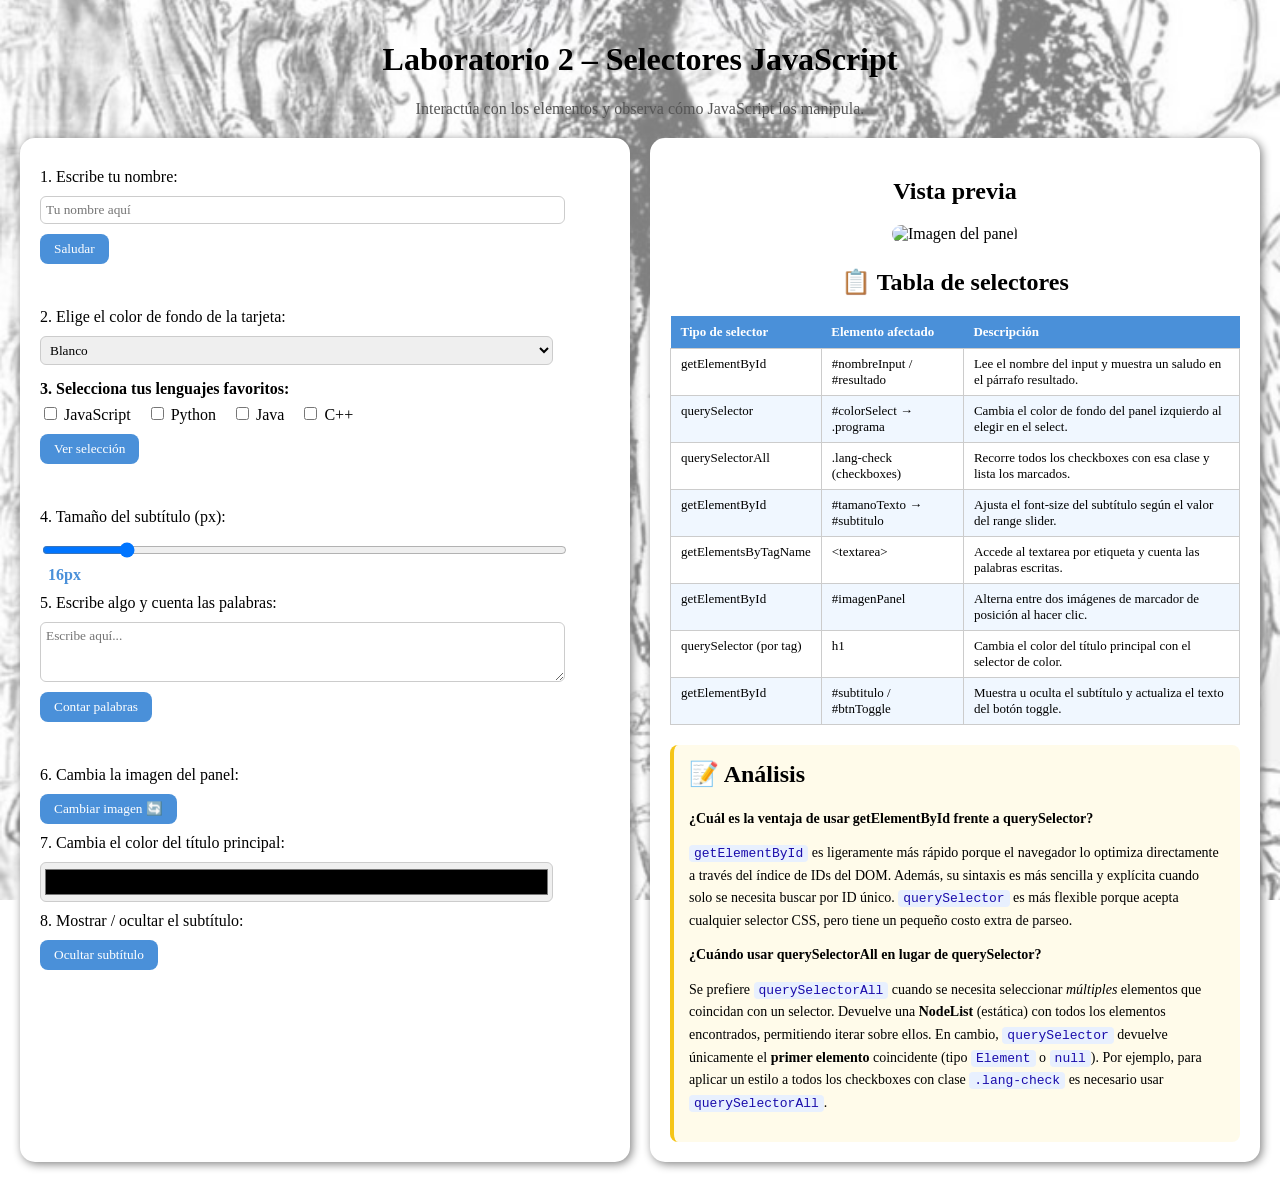
==== lab2.html @ 2d8285f0 "modified:   README.md 	new file:   fondo.jpg 	new file:   lab2.html 	new file:   script.js 	new file" ====
<!DOCTYPE html>
<html lang="es">
<head>
  <meta charset="UTF-8" />
  <meta name="viewport" content="width=device-width, initial-scale=1.0"/>
  <title>Laboratorio 2 – Selectores JavaScript</title>
  <link rel="stylesheet" href="styles.css" />
</head>
<body>

  <h1>Laboratorio 2 – Selectores JavaScript</h1>
  <p id="subtitulo">Interactúa con los elementos y observa cómo JavaScript los manipula.</p>

  <div class="contenedor">

    <!-- PANEL IZQUIERDO: Programa / ejercicios -->
    <div class="programa">

      <!-- 1. INPUT + BUTTON → getElementById -->
      <label for="nombreInput">1. Escribe tu nombre:</label>
      <input type="text" id="nombreInput" placeholder="Tu nombre aquí" />
      <button onclick="saludar()">Saludar</button>
      <p id="resultado"></p>

      <!-- 2. SELECT → querySelector -->
      <label for="colorSelect">2. Elige el color de fondo de la tarjeta:</label>
      <select id="colorSelect" onchange="cambiarColor()">
        <option value="white">Blanco</option>
        <option value="#ffe0f0">Rosa pastel</option>
        <option value="#d0f0ff">Azul cielo</option>
        <option value="#d4f7d4">Verde menta</option>
        <option value="#fff3cd">Amarillo suave</option>
      </select>

      <!-- 3. CHECKBOX → querySelectorAll -->
      <label style="margin-top:15px; font-weight:bold;">3. Selecciona tus lenguajes favoritos:</label>
      <div id="checkboxes">
        <label><input type="checkbox" class="lang-check" value="JavaScript" /> JavaScript</label>
        <label><input type="checkbox" class="lang-check" value="Python" /> Python</label>
        <label><input type="checkbox" class="lang-check" value="Java" /> Java</label>
        <label><input type="checkbox" class="lang-check" value="C++" /> C++</label>
      </div>
      <button onclick="mostrarLenguajes()">Ver selección</button>
      <p id="resultadoLenguajes"></p>

      <!-- 4. RANGE → getElementsByClassName -->
      <label for="tamanoTexto">4. Tamaño del subtítulo (px):</label>
      <input type="range" id="tamanoTexto" min="12" max="40" value="16"
             oninput="cambiarTamano(this.value)" />
      <span id="valorRange">16px</span>

      <!-- 5. TEXTAREA → getElementsByTagName -->
      <label for="miTexto">5. Escribe algo y cuenta las palabras:</label>
      <textarea id="miTexto" rows="3" placeholder="Escribe aquí..." style="width:90%;padding:5px;margin-top:10px;"></textarea>
      <button onclick="contarPalabras()">Contar palabras</button>
      <p id="resultadoConteo"></p>

      <!-- 6. BUTTON cambiar imagen → getElementById -->
      <label>6. Cambia la imagen del panel:</label>
      <button onclick="cambiarImagen()">Cambiar imagen 🔄</button>

      <!-- 7. INPUT color → querySelector con clase -->
      <label for="colorTitulo">7. Cambia el color del título principal:</label>
      <input type="color" id="colorTitulo" value="#000000" oninput="cambiarColorTitulo(this.value)" />

      <!-- 8. BUTTON ocultar/mostrar subtítulo → getElementById -->
      <label>8. Mostrar / ocultar el subtítulo:</label>
      <button id="btnToggle" onclick="toggleSubtitulo()">Ocultar subtítulo</button>

    </div><!-- fin .programa -->

    <!-- PANEL DERECHO: imagen y tabla resumen -->
    <div class="imagen">
      <h2>Vista previa</h2>
      <img id="imagenPanel" src="https://placehold.co/350x220/a8d8ea/ffffff?text=JavaScript+DOM" alt="Imagen del panel" />

      <h2 style="margin-top:25px;">📋 Tabla de selectores</h2>
      <table id="tablaSelectores">
        <thead>
          <tr>
            <th>Tipo de selector</th>
            <th>Elemento afectado</th>
            <th>Descripción</th>
          </tr>
        </thead>
        <tbody>
          <tr>
            <td>getElementById</td>
            <td>#nombreInput / #resultado</td>
            <td>Lee el nombre del input y muestra un saludo en el párrafo resultado.</td>
          </tr>
          <tr>
            <td>querySelector</td>
            <td>#colorSelect → .programa</td>
            <td>Cambia el color de fondo del panel izquierdo al elegir en el select.</td>
          </tr>
          <tr>
            <td>querySelectorAll</td>
            <td>.lang-check (checkboxes)</td>
            <td>Recorre todos los checkboxes con esa clase y lista los marcados.</td>
          </tr>
          <tr>
            <td>getElementById</td>
            <td>#tamanoTexto → #subtitulo</td>
            <td>Ajusta el font-size del subtítulo según el valor del range slider.</td>
          </tr>
          <tr>
            <td>getElementsByTagName</td>
            <td>&lt;textarea&gt;</td>
            <td>Accede al textarea por etiqueta y cuenta las palabras escritas.</td>
          </tr>
          <tr>
            <td>getElementById</td>
            <td>#imagenPanel</td>
            <td>Alterna entre dos imágenes de marcador de posición al hacer clic.</td>
          </tr>
          <tr>
            <td>querySelector (por tag)</td>
            <td>h1</td>
            <td>Cambia el color del título principal con el selector de color.</td>
          </tr>
          <tr>
            <td>getElementById</td>
            <td>#subtitulo / #btnToggle</td>
            <td>Muestra u oculta el subtítulo y actualiza el texto del botón toggle.</td>
          </tr>
        </tbody>
      </table>

      <!-- Sección de preguntas de análisis -->
      <div class="analisis">
        <h2>📝 Análisis</h2>
        <p><strong>¿Cuál es la ventaja de usar getElementById frente a querySelector?</strong></p>
        <p>
          <code>getElementById</code> es ligeramente más rápido porque el navegador lo optimiza
          directamente a través del índice de IDs del DOM. Además, su sintaxis es más sencilla y
          explícita cuando solo se necesita buscar por ID único. <code>querySelector</code> es más
          flexible porque acepta cualquier selector CSS, pero tiene un pequeño costo extra de
          parseo.
        </p>
        <p><strong>¿Cuándo usar querySelectorAll en lugar de querySelector?</strong></p>
        <p>
          Se prefiere <code>querySelectorAll</code> cuando se necesita seleccionar <em>múltiples</em>
          elementos que coincidan con un selector. Devuelve una <strong>NodeList</strong> (estática)
          con todos los elementos encontrados, permitiendo iterar sobre ellos. En cambio,
          <code>querySelector</code> devuelve únicamente el <strong>primer elemento</strong>
          coincidente (tipo <code>Element</code> o <code>null</code>). Por ejemplo, para aplicar un
          estilo a todos los checkboxes con clase <code>.lang-check</code> es necesario usar
          <code>querySelectorAll</code>.
        </p>
      </div>

    </div><!-- fin .imagen -->
  </div><!-- fin .contenedor -->

  <script src="script.js"></script>

</body>
</html>
---- styles.css ----
/* ── BASE: manteniendo tu estilo original ── */
body {
    font-family: "Comic Sans MS", cursive;
    margin: 0;
    padding: 20px;
    position: relative;
}

/* Fondo con imagen opaca */
body::before {
    content: "";
    position: fixed;
    top: 0;
    left: 0;
    width: 100%;
    height: 100%;
    background-image: url("fondo.jpg");
    background-size: cover;
    background-position: center;
    opacity: 0.5;
    z-index: -1;
}

label {
    display: block;
    margin-top: 10px;
}

h1 {
    text-align: center;
}

.contenedor {
    display: flex;
    gap: 20px;
    margin-top: 20px;
}

.programa, .imagen {
    width: 50%;
    background-color: white;
    padding: 20px;
    border-radius: 15px;
    box-shadow: 2px 2px 10px gray;
}

.imagen {
    text-align: center;
}

.imagen img {
    max-width: 100%;
    border-radius: 10px;
}

input[type="text"],
input[type="range"],
input[type="color"],
textarea,
select {
    display: block;
    padding: 5px;
    margin-top: 10px;
    width: 90%;
    font-family: "Comic Sans MS", cursive;
    border: 1px solid #ccc;
    border-radius: 6px;
}

input[type="color"] {
    height: 40px;
    cursor: pointer;
    padding: 2px;
}

input[type="range"] {
    cursor: pointer;
}

button {
    margin-top: 10px;
    padding: 7px 14px;
    cursor: pointer;
    font-family: "Comic Sans MS", cursive;
    background-color: #4a90d9;
    color: white;
    border: none;
    border-radius: 8px;
    transition: background-color 0.2s ease;
}

button:hover {
    background-color: #2c6fad;
}

#resultado,
#resultadoLenguajes,
#resultadoConteo {
    margin-top: 10px;
    font-weight: bold;
    color: #333;
    min-height: 18px;
}

#subtitulo {
    text-align: center;
    color: #555;
    font-size: 16px;
    margin-bottom: 0;
}

#valorRange {
    display: inline-block;
    margin-left: 8px;
    font-weight: bold;
    color: #4a90d9;
}

/* ── CHECKBOXES ── */
#checkboxes label {
    display: inline-block;
    margin-right: 12px;
    margin-top: 6px;
    font-weight: normal;
    cursor: pointer;
}

/* ── TABLA DE SELECTORES ── */
#tablaSelectores {
    width: 100%;
    border-collapse: collapse;
    margin-top: 10px;
    font-size: 13px;
    text-align: left;
}

#tablaSelectores th {
    background-color: #4a90d9;
    color: white;
    padding: 8px 10px;
}

#tablaSelectores td {
    border: 1px solid #ccc;
    padding: 7px 10px;
    vertical-align: top;
}

#tablaSelectores tr:nth-child(even) td {
    background-color: #f0f7ff;
}

#tablaSelectores tr:hover td {
    background-color: #ddeeff;
}

/* ── SECCIÓN ANÁLISIS ── */
.analisis {
    text-align: left;
    margin-top: 20px;
    padding: 15px;
    background-color: #fffbea;
    border-left: 4px solid #f5c518;
    border-radius: 8px;
}

.analisis h2 {
    margin-top: 0;
}

.analisis p {
    line-height: 1.6;
    font-size: 14px;
    margin: 6px 0 12px;
}

.analisis code {
    background-color: #e8f0fe;
    padding: 1px 5px;
    border-radius: 4px;
    font-family: "Courier New", monospace;
    font-size: 13px;
    color: #1a0dab;
}

/* ── RESPONSIVE ── */
@media (max-width: 768px) {
    .contenedor {
        flex-direction: column;
    }
    .programa, .imagen {
        width: 100%;
    }
}
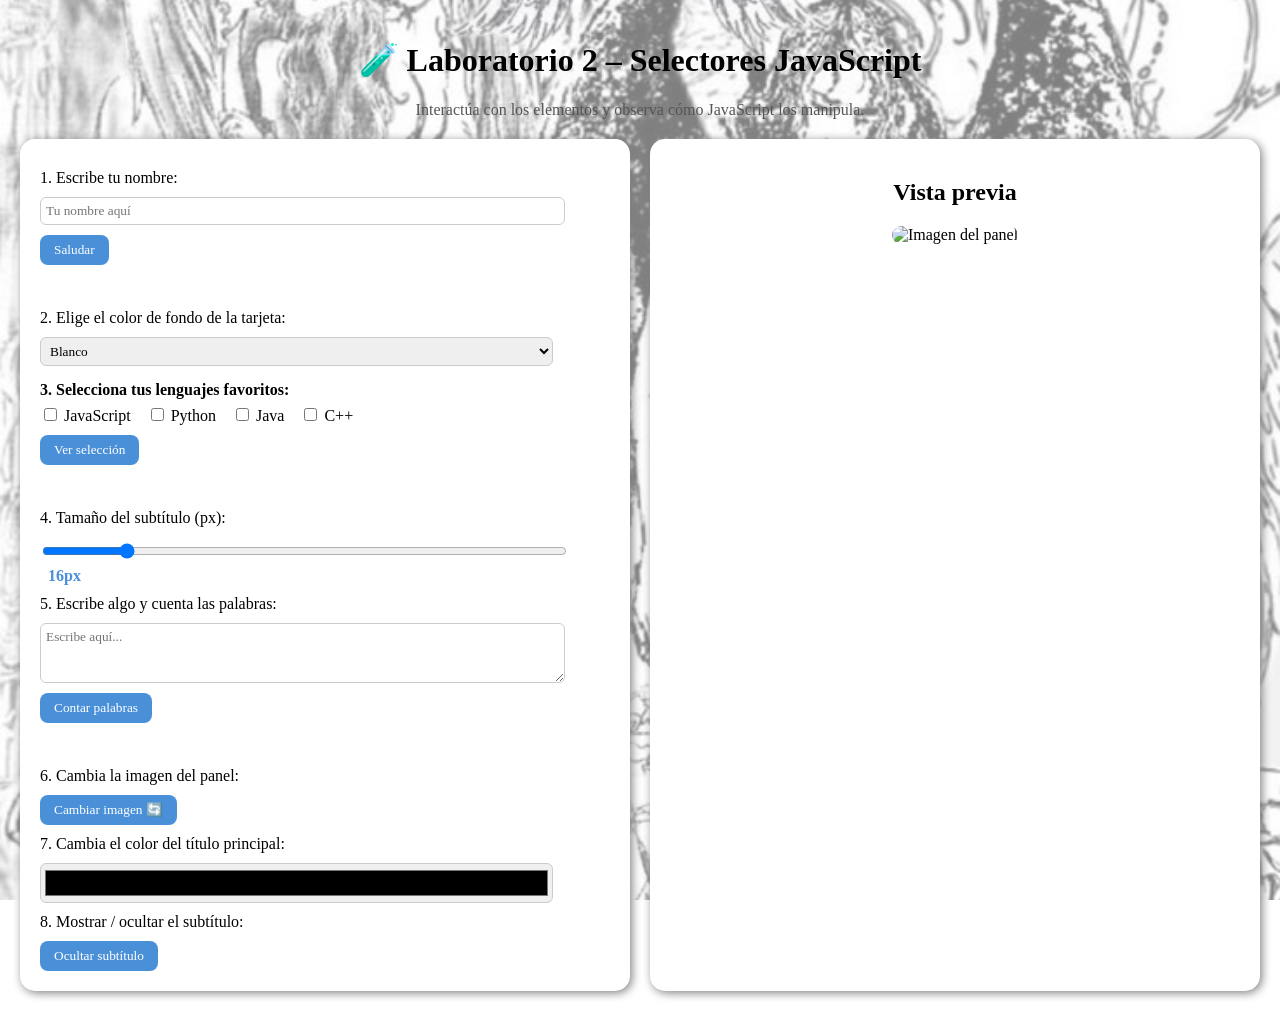
==== commit 9cce0b82: "modified:   lab2.html 	modified:   styles.css" ====
--- a/lab2.html
+++ b/lab2.html
@@ -8,7 +8,7 @@
 </head>
 <body>
 
-  <h1>Laboratorio 2 – Selectores JavaScript</h1>
+  <h1>🧪 Laboratorio 2 – Selectores JavaScript</h1>
   <p id="subtitulo">Interactúa con los elementos y observa cómo JavaScript los manipula.</p>
 
   <div class="contenedor">
@@ -74,82 +74,6 @@
       <h2>Vista previa</h2>
       <img id="imagenPanel" src="https://placehold.co/350x220/a8d8ea/ffffff?text=JavaScript+DOM" alt="Imagen del panel" />
 
-      <h2 style="margin-top:25px;">📋 Tabla de selectores</h2>
-      <table id="tablaSelectores">
-        <thead>
-          <tr>
-            <th>Tipo de selector</th>
-            <th>Elemento afectado</th>
-            <th>Descripción</th>
-          </tr>
-        </thead>
-        <tbody>
-          <tr>
-            <td>getElementById</td>
-            <td>#nombreInput / #resultado</td>
-            <td>Lee el nombre del input y muestra un saludo en el párrafo resultado.</td>
-          </tr>
-          <tr>
-            <td>querySelector</td>
-            <td>#colorSelect → .programa</td>
-            <td>Cambia el color de fondo del panel izquierdo al elegir en el select.</td>
-          </tr>
-          <tr>
-            <td>querySelectorAll</td>
-            <td>.lang-check (checkboxes)</td>
-            <td>Recorre todos los checkboxes con esa clase y lista los marcados.</td>
-          </tr>
-          <tr>
-            <td>getElementById</td>
-            <td>#tamanoTexto → #subtitulo</td>
-            <td>Ajusta el font-size del subtítulo según el valor del range slider.</td>
-          </tr>
-          <tr>
-            <td>getElementsByTagName</td>
-            <td>&lt;textarea&gt;</td>
-            <td>Accede al textarea por etiqueta y cuenta las palabras escritas.</td>
-          </tr>
-          <tr>
-            <td>getElementById</td>
-            <td>#imagenPanel</td>
-            <td>Alterna entre dos imágenes de marcador de posición al hacer clic.</td>
-          </tr>
-          <tr>
-            <td>querySelector (por tag)</td>
-            <td>h1</td>
-            <td>Cambia el color del título principal con el selector de color.</td>
-          </tr>
-          <tr>
-            <td>getElementById</td>
-            <td>#subtitulo / #btnToggle</td>
-            <td>Muestra u oculta el subtítulo y actualiza el texto del botón toggle.</td>
-          </tr>
-        </tbody>
-      </table>
-
-      <!-- Sección de preguntas de análisis -->
-      <div class="analisis">
-        <h2>📝 Análisis</h2>
-        <p><strong>¿Cuál es la ventaja de usar getElementById frente a querySelector?</strong></p>
-        <p>
-          <code>getElementById</code> es ligeramente más rápido porque el navegador lo optimiza
-          directamente a través del índice de IDs del DOM. Además, su sintaxis es más sencilla y
-          explícita cuando solo se necesita buscar por ID único. <code>querySelector</code> es más
-          flexible porque acepta cualquier selector CSS, pero tiene un pequeño costo extra de
-          parseo.
-        </p>
-        <p><strong>¿Cuándo usar querySelectorAll en lugar de querySelector?</strong></p>
-        <p>
-          Se prefiere <code>querySelectorAll</code> cuando se necesita seleccionar <em>múltiples</em>
-          elementos que coincidan con un selector. Devuelve una <strong>NodeList</strong> (estática)
-          con todos los elementos encontrados, permitiendo iterar sobre ellos. En cambio,
-          <code>querySelector</code> devuelve únicamente el <strong>primer elemento</strong>
-          coincidente (tipo <code>Element</code> o <code>null</code>). Por ejemplo, para aplicar un
-          estilo a todos los checkboxes con clase <code>.lang-check</code> es necesario usar
-          <code>querySelectorAll</code>.
-        </p>
-      </div>
-
     </div><!-- fin .imagen -->
   </div><!-- fin .contenedor -->
 
--- a/styles.css
+++ b/styles.css
@@ -1,4 +1,3 @@
-/* ── BASE: manteniendo tu estilo original ── */
 body {
     font-family: "Comic Sans MS", cursive;
     margin: 0;
@@ -6,7 +5,7 @@
     position: relative;
 }
 
-/* Fondo con imagen opaca */
+/* Fondo */
 body::before {
     content: "";
     position: fixed;
@@ -125,63 +124,6 @@
     cursor: pointer;
 }
 
-/* ── TABLA DE SELECTORES ── */
-#tablaSelectores {
-    width: 100%;
-    border-collapse: collapse;
-    margin-top: 10px;
-    font-size: 13px;
-    text-align: left;
-}
-
-#tablaSelectores th {
-    background-color: #4a90d9;
-    color: white;
-    padding: 8px 10px;
-}
-
-#tablaSelectores td {
-    border: 1px solid #ccc;
-    padding: 7px 10px;
-    vertical-align: top;
-}
-
-#tablaSelectores tr:nth-child(even) td {
-    background-color: #f0f7ff;
-}
-
-#tablaSelectores tr:hover td {
-    background-color: #ddeeff;
-}
-
-/* ── SECCIÓN ANÁLISIS ── */
-.analisis {
-    text-align: left;
-    margin-top: 20px;
-    padding: 15px;
-    background-color: #fffbea;
-    border-left: 4px solid #f5c518;
-    border-radius: 8px;
-}
-
-.analisis h2 {
-    margin-top: 0;
-}
-
-.analisis p {
-    line-height: 1.6;
-    font-size: 14px;
-    margin: 6px 0 12px;
-}
-
-.analisis code {
-    background-color: #e8f0fe;
-    padding: 1px 5px;
-    border-radius: 4px;
-    font-family: "Courier New", monospace;
-    font-size: 13px;
-    color: #1a0dab;
-}
 
 /* ── RESPONSIVE ── */
 @media (max-width: 768px) {
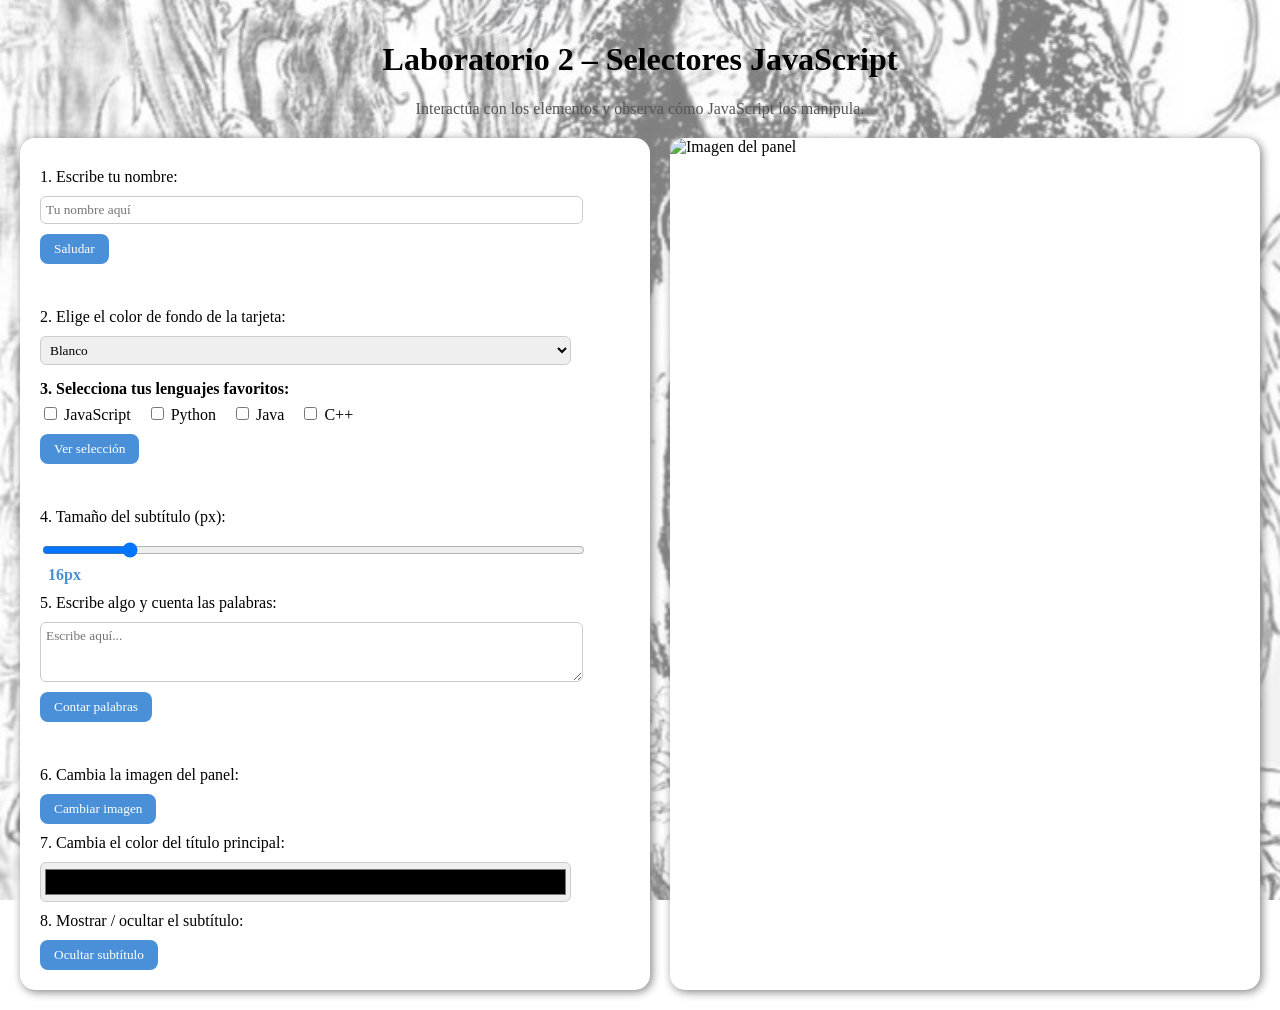
==== commit c88dafc3: "modified:   README.md 	modified:   lab2.html 	modified:   script.js 	modified:   styles.css" ====
--- a/lab2.html
+++ b/lab2.html
@@ -8,7 +8,7 @@
 </head>
 <body>
 
-  <h1>🧪 Laboratorio 2 – Selectores JavaScript</h1>
+  <h1>Laboratorio 2 – Selectores JavaScript</h1>
   <p id="subtitulo">Interactúa con los elementos y observa cómo JavaScript los manipula.</p>
 
   <div class="contenedor">
@@ -57,7 +57,7 @@
 
       <!-- 6. BUTTON cambiar imagen → getElementById -->
       <label>6. Cambia la imagen del panel:</label>
-      <button onclick="cambiarImagen()">Cambiar imagen 🔄</button>
+      <button onclick="cambiarImagen()">Cambiar imagen </button>
 
       <!-- 7. INPUT color → querySelector con clase -->
       <label for="colorTitulo">7. Cambia el color del título principal:</label>
@@ -69,11 +69,9 @@
 
     </div><!-- fin .programa -->
 
-    <!-- PANEL DERECHO: imagen y tabla resumen -->
+    <!-- PANEL DERECHO: imagen -->
     <div class="imagen">
-      <h2>Vista previa</h2>
       <img id="imagenPanel" src="https://placehold.co/350x220/a8d8ea/ffffff?text=JavaScript+DOM" alt="Imagen del panel" />
-
     </div><!-- fin .imagen -->
   </div><!-- fin .contenedor -->
 
--- a/styles.css
+++ b/styles.css
@@ -44,12 +44,17 @@
 }
 
 .imagen {
-    text-align: center;
+    padding: 0;
+    overflow: hidden;
+    display: flex;
 }
 
 .imagen img {
-    max-width: 100%;
-    border-radius: 10px;
+    width: 100%;
+    height: 100%;
+    object-fit: cover;
+    border-radius: 15px;
+    display: block;
 }
 
 input[type="text"],
